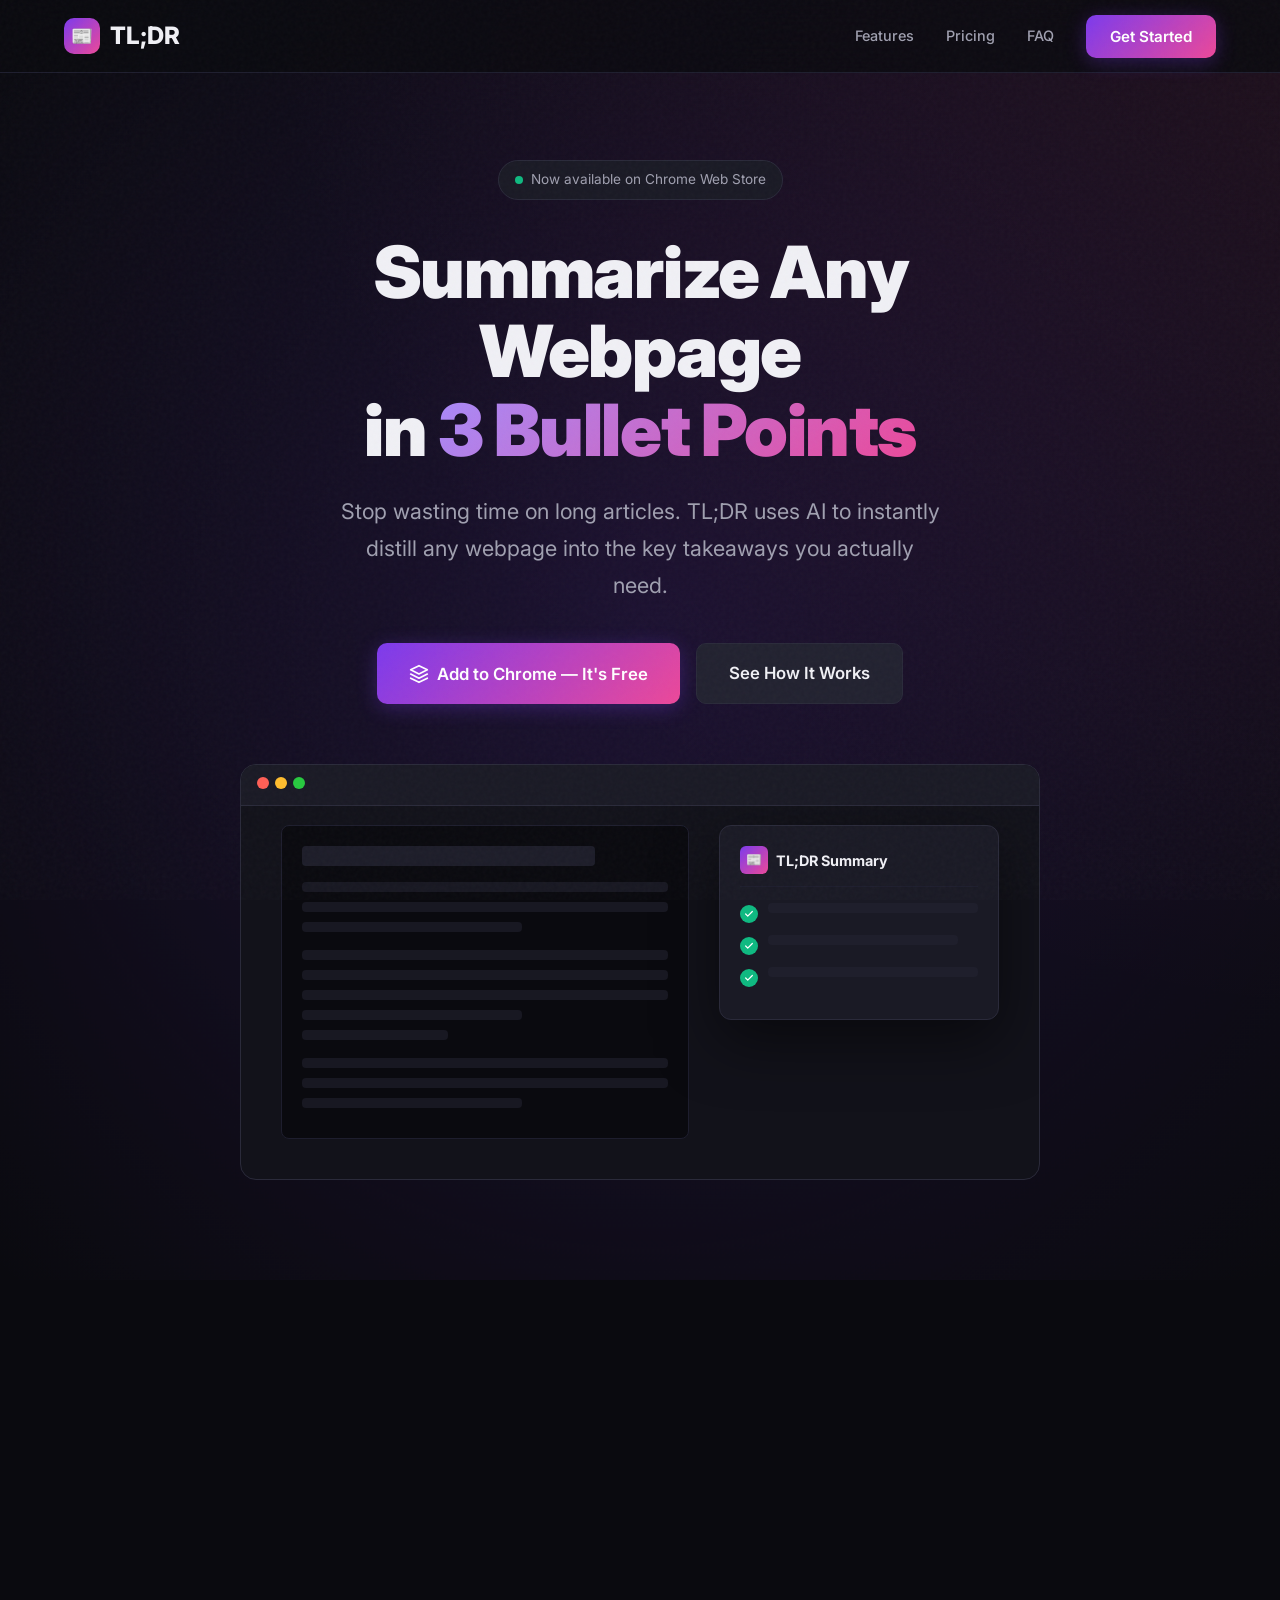
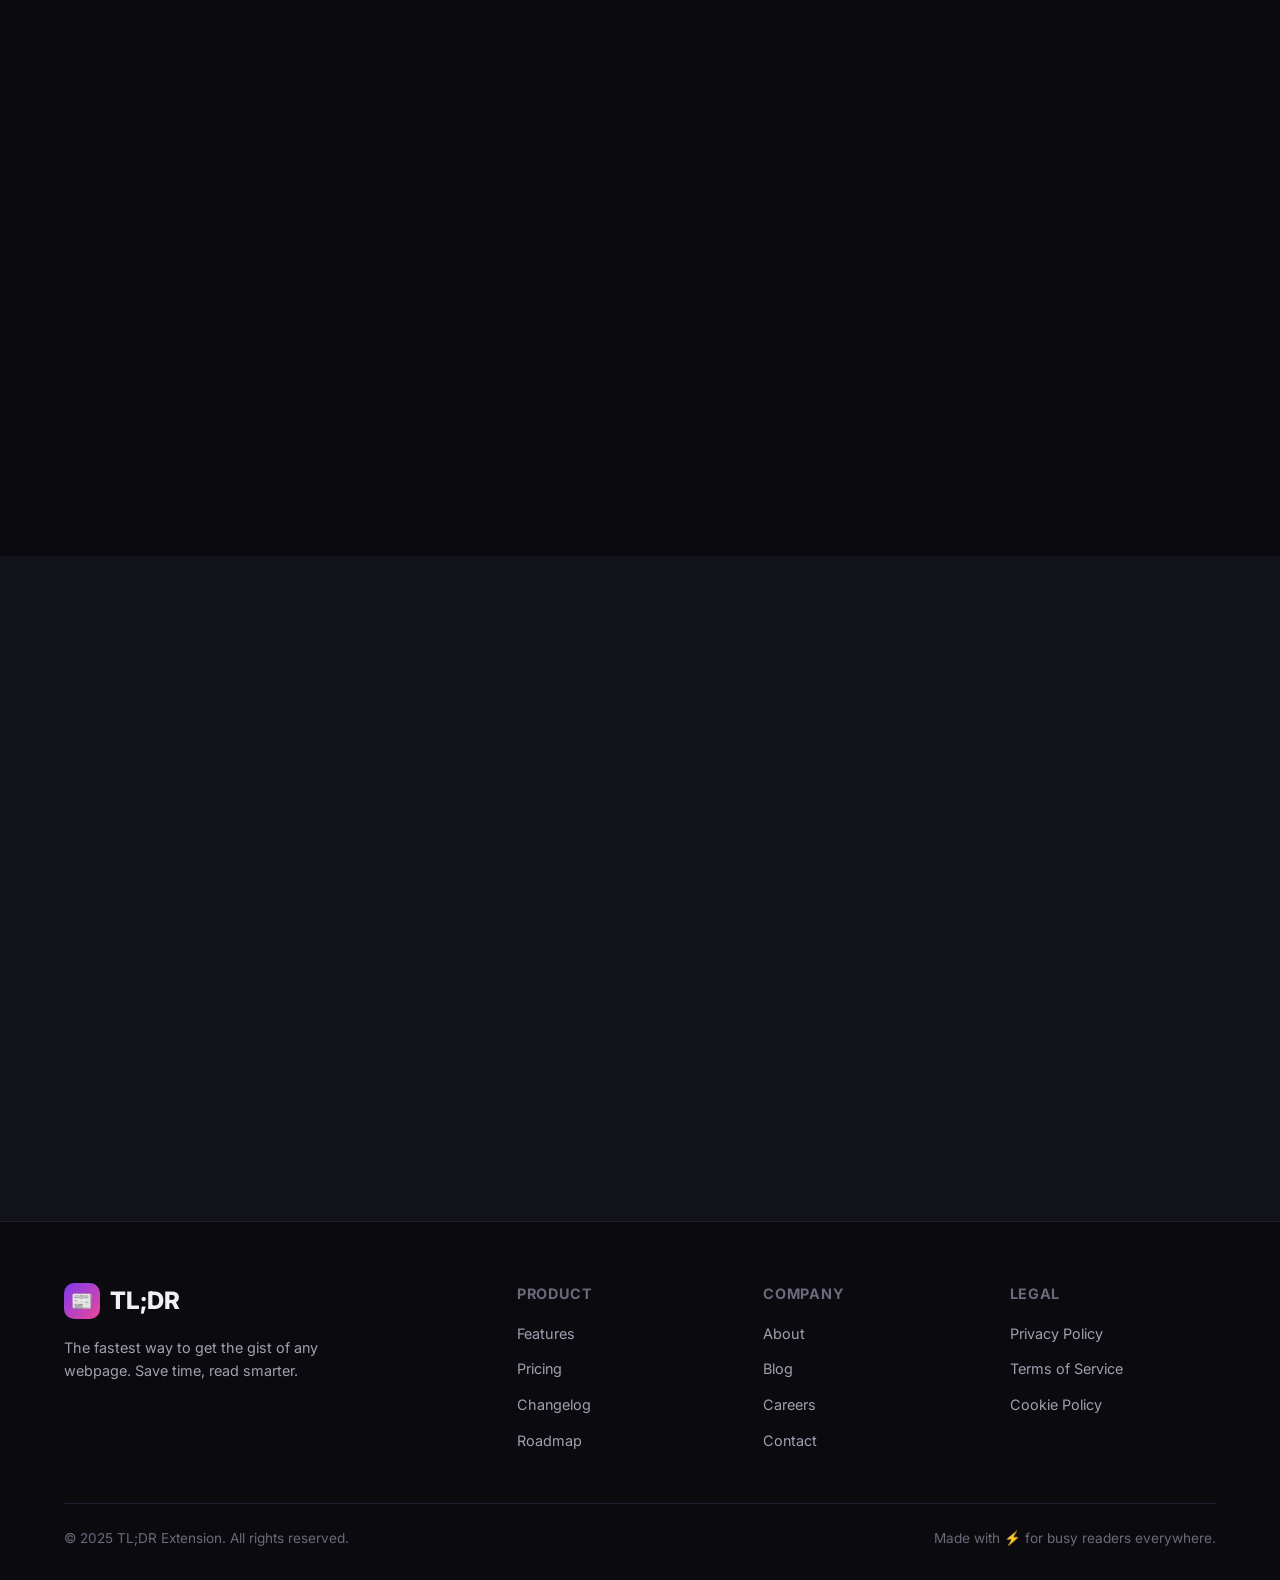
==== landing.html @ e2364952 "Initial: TL;DR on-device page summarizer" ====
<!DOCTYPE html>
<html lang="en">
<head>
    <meta charset="UTF-8">
    <meta name="viewport" content="width=device-width, initial-scale=1.0">
    <title>TL;DR — Summarize Any Webpage in 3 Bullet Points</title>
    <link rel="preconnect" href="https://fonts.googleapis.com">
    <link rel="preconnect" href="https://fonts.gstatic.com" crossorigin>
    <link href="https://fonts.googleapis.com/css2?family=Inter:wght@400;500;600;700;800;900&display=swap" rel="stylesheet">
    <script src="https://js.stripe.com/v3/"></script>
    <style>
        :root {
            --bg-primary: #0a0a0f;
            --bg-secondary: #12121a;
            --bg-card: #1a1a25;
            --bg-elevated: #222230;
            --text-primary: #f0f0f5;
            --text-secondary: #a0a0b0;
            --text-muted: #6a6a7a;
            --accent: #7c3aed;
            --accent-light: #a78bfa;
            --accent-glow: rgba(124, 58, 237, 0.3);
            --success: #10b981;
            --border: #2a2a3a;
            --border-subtle: #1e1e2e;
            --gradient-start: #7c3aed;
            --gradient-end: #ec4899;
        }

        * {
            margin: 0;
            padding: 0;
            box-sizing: border-box;
        }

        html {
            scroll-behavior: smooth;
        }

        body {
            font-family: 'Inter', -apple-system, BlinkMacSystemFont, sans-serif;
            background: var(--bg-primary);
            color: var(--text-primary);
            line-height: 1.6;
            -webkit-font-smoothing: antialiased;
            -moz-osx-font-smoothing: grayscale;
        }

        /* Noise texture overlay */
        body::before {
            content: '';
            position: fixed;
            top: 0;
            left: 0;
            width: 100%;
            height: 100%;
            opacity: 0.03;
            pointer-events: none;
            background-image: url("data:image/svg+xml,%3Csvg viewBox='0 0 256 256' xmlns='http://www.w3.org/2000/svg'%3E%3Cfilter id='noise'%3E%3CfeTurbulence type='fractalNoise' baseFrequency='0.9' numOctaves='4' stitchTiles='stitch'/%3E%3C/filter%3E%3Crect width='100%25' height='100%25' filter='url(%23noise)'/%3E%3C/svg%3E");
            z-index: 1000;
        }

        .container {
            max-width: 1200px;
            margin: 0 auto;
            padding: 0 24px;
        }

        /* Navigation */
        nav {
            position: fixed;
            top: 0;
            left: 0;
            right: 0;
            z-index: 100;
            background: rgba(10, 10, 15, 0.8);
            backdrop-filter: blur(20px);
            -webkit-backdrop-filter: blur(20px);
            border-bottom: 1px solid var(--border-subtle);
        }

        nav .container {
            display: flex;
            justify-content: space-between;
            align-items: center;
            height: 72px;
        }

        .logo {
            display: flex;
            align-items: center;
            gap: 10px;
            font-weight: 800;
            font-size: 1.5rem;
            color: var(--text-primary);
            text-decoration: none;
        }

        .logo-icon {
            width: 36px;
            height: 36px;
            background: linear-gradient(135deg, var(--gradient-start), var(--gradient-end));
            border-radius: 10px;
            display: flex;
            align-items: center;
            justify-content: center;
            font-size: 1.1rem;
        }

        .nav-links {
            display: flex;
            gap: 32px;
            align-items: center;
        }

        .nav-links a {
            color: var(--text-secondary);
            text-decoration: none;
            font-size: 0.9rem;
            font-weight: 500;
            transition: color 0.2s;
        }

        .nav-links a:hover {
            color: var(--text-primary);
        }

        .btn {
            display: inline-flex;
            align-items: center;
            justify-content: center;
            gap: 8px;
            padding: 12px 24px;
            border-radius: 10px;
            font-weight: 600;
            font-size: 0.95rem;
            cursor: pointer;
            border: none;
            transition: all 0.2s;
            text-decoration: none;
            font-family: inherit;
        }

        .btn-primary {
            background: linear-gradient(135deg, var(--gradient-start), var(--gradient-end));
            color: white;
            box-shadow: 0 4px 20px var(--accent-glow);
        }

        .btn-primary:hover {
            transform: translateY(-2px);
            box-shadow: 0 8px 30px var(--accent-glow);
        }

        .btn-secondary {
            background: var(--bg-elevated);
            color: var(--text-primary);
            border: 1px solid var(--border);
        }

        .btn-secondary:hover {
            background: var(--bg-card);
            border-color: var(--text-muted);
        }

        .btn-large {
            padding: 16px 32px;
            font-size: 1.05rem;
        }

        /* Hero */
        .hero {
            padding: 160px 0 100px;
            position: relative;
            overflow: hidden;
        }

        .hero-bg {
            position: absolute;
            top: -50%;
            left: -50%;
            width: 200%;
            height: 200%;
            background: radial-gradient(ellipse at 50% 50%, rgba(124, 58, 237, 0.15) 0%, transparent 50%),
                        radial-gradient(ellipse at 80% 20%, rgba(236, 72, 153, 0.1) 0%, transparent 40%);
            pointer-events: none;
        }

        .hero-content {
            text-align: center;
            max-width: 800px;
            margin: 0 auto;
            position: relative;
        }

        .badge {
            display: inline-flex;
            align-items: center;
            gap: 8px;
            padding: 8px 16px;
            background: var(--bg-card);
            border: 1px solid var(--border);
            border-radius: 100px;
            font-size: 0.85rem;
            color: var(--text-secondary);
            margin-bottom: 32px;
        }

        .badge-dot {
            width: 8px;
            height: 8px;
            background: var(--success);
            border-radius: 50%;
            animation: pulse 2s infinite;
        }

        @keyframes pulse {
            0%, 100% { opacity: 1; }
            50% { opacity: 0.5; }
        }

        h1 {
            font-size: clamp(2.5rem, 6vw, 4.5rem);
            font-weight: 900;
            line-height: 1.1;
            margin-bottom: 24px;
            letter-spacing: -0.02em;
        }

        .gradient-text {
            background: linear-gradient(135deg, var(--accent-light), var(--gradient-end));
            -webkit-background-clip: text;
            -webkit-text-fill-color: transparent;
            background-clip: text;
        }

        .hero-subtitle {
            font-size: clamp(1.1rem, 2.5vw, 1.35rem);
            color: var(--text-secondary);
            max-width: 600px;
            margin: 0 auto 40px;
            line-height: 1.7;
        }

        .hero-buttons {
            display: flex;
            gap: 16px;
            justify-content: center;
            flex-wrap: wrap;
            margin-bottom: 60px;
        }

        /* Screenshot placeholder */
        .screenshot-container {
            position: relative;
            max-width: 900px;
            margin: 0 auto;
        }

        .screenshot {
            background: var(--bg-secondary);
            border: 1px solid var(--border);
            border-radius: 16px;
            padding: 40px;
            position: relative;
            overflow: hidden;
        }

        .screenshot::before {
            content: '';
            position: absolute;
            top: 0;
            left: 0;
            right: 0;
            height: 40px;
            background: var(--bg-card);
            border-bottom: 1px solid var(--border);
        }

        .window-dots {
            position: absolute;
            top: 12px;
            left: 16px;
            display: flex;
            gap: 6px;
            z-index: 2;
        }

        .dot {
            width: 12px;
            height: 12px;
            border-radius: 50%;
        }

        .dot-red { background: #ff5f56; }
        .dot-yellow { background: #ffbd2e; }
        .dot-green { background: #27c93f; }

        .screenshot-content {
            margin-top: 20px;
            display: flex;
            gap: 30px;
            align-items: flex-start;
        }

        .mock-page {
            flex: 1;
            background: var(--bg-primary);
            border-radius: 8px;
            padding: 20px;
            border: 1px solid var(--border-subtle);
        }

        .mock-line {
            height: 10px;
            background: var(--bg-elevated);
            border-radius: 4px;
            margin-bottom: 10px;
            opacity: 0.6;
        }

        .mock-line.short { width: 60%; }
        .mock-line.shorter { width: 40%; }

        .mock-title {
            height: 20px;
            width: 80%;
            background: var(--bg-elevated);
            border-radius: 4px;
            margin-bottom: 16px;
            opacity: 0.8;
        }

        .extension-popup {
            width: 280px;
            background: var(--bg-card);
            border: 1px solid var(--border);
            border-radius: 12px;
            padding: 20px;
            box-shadow: 0 20px 60px rgba(0,0,0,0.5);
        }

        .popup-header {
            display: flex;
            align-items: center;
            gap: 8px;
            margin-bottom: 16px;
            padding-bottom: 12px;
            border-bottom: 1px solid var(--border-subtle);
        }

        .popup-icon {
            width: 28px;
            height: 28px;
            background: linear-gradient(135deg, var(--gradient-start), var(--gradient-end));
            border-radius: 6px;
            display: flex;
            align-items: center;
            justify-content: center;
            font-size: 0.8rem;
        }

        .popup-title {
            font-weight: 700;
            font-size: 0.9rem;
        }

        .bullet {
            display: flex;
            gap: 10px;
            margin-bottom: 12px;
            align-items: flex-start;
        }

        .bullet-check {
            width: 18px;
            height: 18px;
            background: var(--success);
            border-radius: 50%;
            display: flex;
            align-items: center;
            justify-content: center;
            flex-shrink: 0;
            margin-top: 2px;
        }

        .bullet-check svg {
            width: 10px;
            height: 10px;
        }

        .bullet-text {
            height: 10px;
            background: var(--bg-elevated);
            border-radius: 4px;
            flex: 1;
            opacity: 0.7;
        }

        .bullet-text.short { width: 80%; flex: none; }

        /* Section styles */
        section {
            padding: 100px 0;
        }

        .section-header {
            text-align: center;
            max-width: 600px;
            margin: 0 auto 60px;
        }

        .section-tag {
            display: inline-block;
            padding: 6px 14px;
            background: var(--bg-card);
            border: 1px solid var(--border);
            border-radius: 100px;
            font-size: 0.8rem;
            font-weight: 600;
            color: var(--accent-light);
            text-transform: uppercase;
            letter-spacing: 0.05em;
            margin-bottom: 16px;
        }

        h2 {
            font-size: clamp(1.8rem, 4vw, 2.8rem);
            font-weight: 800;
            margin-bottom: 16px;
            letter-spacing: -0.02em;
        }

        .section-desc {
            color: var(--text-secondary);
            font-size: 1.1rem;
        }

        /* Features */
        .features-grid {
            display: grid;
            grid-template-columns: repeat(auto-fit, minmax(260px, 1fr));
            gap: 24px;
        }

        .feature-card {
            background: var(--bg-card);
            border: 1px solid var(--border);
            border-radius: 16px;
            padding: 32px;
            transition: all 0.3s;
        }

        .feature-card:hover {
            border-color: var(--accent);
            transform: translateY(-4px);
            box-shadow: 0 20px 40px rgba(124, 58, 237, 0.1);
        }

        .feature-icon {
            width: 48px;
            height: 48px;
            background: linear-gradient(135deg, var(--accent), var(--gradient-end));
            border-radius: 12px;
            display: flex;
            align-items: center;
            justify-content: center;
            margin-bottom: 20px;
        }

        .feature-icon svg {
            width: 24px;
            height: 24px;
            color: white;
        }

        .feature-card h3 {
            font-size: 1.1rem;
            font-weight: 700;
            margin-bottom: 10px;
        }

        .feature-card p {
            color: var(--text-secondary);
            font-size: 0.95rem;
            line-height: 1.6;
        }

        /* Pricing */
        .pricing-section {
            background: var(--bg-secondary);
            position: relative;
        }

        .pricing-grid {
            display: grid;
            grid-template-columns: repeat(auto-fit, minmax(300px, 1fr));
            gap: 24px;
            max-width: 800px;
            margin: 0 auto;
        }

        .pricing-card {
            background: var(--bg-card);
            border: 1px solid var(--border);
            border-radius: 20px;
            padding: 40px;
            position: relative;
            transition: all 0.3s;
        }

        .pricing-card:hover {
            border-color: var(--border);
        }

        .pricing-card.popular {
            border-color: var(--accent);
            box-shadow: 0 0 40px var(--accent-glow);
        }

        .popular-badge {
            position: absolute;
            top: -12px;
            right: 24px;
            background: linear-gradient(135deg, var(--gradient-start), var(--gradient-end));
            color: white;
            padding: 6px 16px;
            border-radius: 100px;
            font-size: 0.8rem;
            font-weight: 700;
        }

        .pricing-name {
            font-size: 1.3rem;
            font-weight: 800;
            margin-bottom: 8px;
        }

        .pricing-desc {
            color: var(--text-secondary);
            font-size: 0.95rem;
            margin-bottom: 24px;
        }

        .pricing-price {
            font-size: 3rem;
            font-weight: 900;
            margin-bottom: 24px;
        }

        .pricing-price span {
            font-size: 1rem;
            font-weight: 500;
            color: var(--text-muted);
        }

        .pricing-features {
            list-style: none;
            margin-bottom: 32px;
        }

        .pricing-features li {
            display: flex;
            align-items: center;
            gap: 10px;
            padding: 8px 0;
            color: var(--text-secondary);
            font-size: 0.95rem;
        }

        .pricing-features li svg {
            width: 18px;
            height: 18px;
            color: var(--success);
            flex-shrink: 0;
        }

        .pricing-features li.muted {
            color: var(--text-muted);
            text-decoration: line-through;
        }

        .pricing-features li.muted svg {
            color: var(--text-muted);
        }

        .pricing-btn {
            width: 100%;
        }

        /* Testimonials */
        .testimonials-grid {
            display: grid;
            grid-template-columns: repeat(auto-fit, minmax(350px, 1fr));
            gap: 24px;
        }

        .testimonial-card {
            background: var(--bg-card);
            border: 1px solid var(--border);
            border-radius: 16px;
            padding: 32px;
            transition: all 0.3s;
        }

        .testimonial-card:hover {
            border-color: var(--border);
            transform: translateY(-2px);
        }

        .testimonial-stars {
            display: flex;
            gap: 4px;
            margin-bottom: 16px;
        }

        .testimonial-stars svg {
            width: 18px;
            height: 18px;
            color: #fbbf24;
            fill: #fbbf24;
        }

        .testimonial-text {
            font-size: 1.05rem;
            line-height: 1.7;
            margin-bottom: 20px;
            color: var(--text-primary);
        }

        .testimonial-author {
            display: flex;
            align-items: center;
            gap: 14px;
        }

        .author-avatar {
            width: 44px;
            height: 44px;
            border-radius: 50%;
            background: linear-gradient(135deg, var(--gradient-start), var(--gradient-end));
            display: flex;
            align-items: center;
            justify-content: center;
            font-weight: 700;
            font-size: 1rem;
        }

        .author-info h4 {
            font-size: 0.95rem;
            font-weight: 700;
        }

        .author-info p {
            font-size: 0.85rem;
            color: var(--text-muted);
        }

        /* FAQ */
        .faq-section {
            background: var(--bg-secondary);
        }

        .faq-list {
            max-width: 700px;
            margin: 0 auto;
        }

        .faq-item {
            background: var(--bg-card);
            border: 1px solid var(--border);
            border-radius: 12px;
            margin-bottom: 12px;
            overflow: hidden;
        }

        .faq-question {
            padding: 20px 24px;
            display: flex;
            justify-content: space-between;
            align-items: center;
            cursor: pointer;
            font-weight: 600;
            font-size: 1rem;
            transition: background 0.2s;
        }

        .faq-question:hover {
            background: var(--bg-elevated);
        }

        .faq-icon {
            width: 24px;
            height: 24px;
            transition: transform 0.3s;
            flex-shrink: 0;
            margin-left: 12px;
        }

        .faq-item.open .faq-icon {
            transform: rotate(180deg);
        }

        .faq-answer {
            max-height: 0;
            overflow: hidden;
            transition: max-height 0.3s ease-out;
        }

        .faq-item.open .faq-answer {
            max-height: 300px;
        }

        .faq-answer-inner {
            padding: 0 24px 20px;
            color: var(--text-secondary);
            line-height: 1.7;
        }

        /* Footer */
        footer {
            background: var(--bg-primary);
            border-top: 1px solid var(--border-subtle);
            padding: 60px 0 30px;
        }

        .footer-grid {
            display: grid;
            grid-template-columns: 2fr 1fr 1fr 1fr;
            gap: 40px;
            margin-bottom: 40px;
        }

        .footer-brand {
            max-width: 300px;
        }

        .footer-brand .logo {
            margin-bottom: 16px;
        }

        .footer-brand p {
            color: var(--text-secondary);
            font-size: 0.9rem;
            line-height: 1.6;
        }

        .footer-links h4 {
            font-size: 0.9rem;
            font-weight: 700;
            margin-bottom: 16px;
            text-transform: uppercase;
            letter-spacing: 0.05em;
            color: var(--text-muted);
        }

        .footer-links ul {
            list-style: none;
        }

        .footer-links li {
            margin-bottom: 10px;
        }

        .footer-links a {
            color: var(--text-secondary);
            text-decoration: none;
            font-size: 0.9rem;
            transition: color 0.2s;
        }

        .footer-links a:hover {
            color: var(--text-primary);
        }

        .footer-bottom {
            border-top: 1px solid var(--border-subtle);
            padding-top: 24px;
            display: flex;
            justify-content: space-between;
            align-items: center;
            flex-wrap: wrap;
            gap: 16px;
        }

        .footer-bottom p {
            color: var(--text-muted);
            font-size: 0.85rem;
        }

        /* Responsive */
        @media (max-width: 768px) {
            .nav-links { display: none; }
            .hero { padding: 120px 0 60px; }
            .hero-buttons { flex-direction: column; align-items: center; }
            .screenshot-content { flex-direction: column; }
            .extension-popup { width: 100%; }
            section { padding: 60px 0; }
            .footer-grid { grid-template-columns: 1fr 1fr; }
            .testimonials-grid { grid-template-columns: 1fr; }
        }

        @media (max-width: 480px) {
            .footer-grid { grid-template-columns: 1fr; }
            .pricing-grid { grid-template-columns: 1fr; }
        }

        /* Scroll reveal */
        .reveal {
            opacity: 0;
            transform: translateY(30px);
            transition: all 0.8s cubic-bezier(0.16, 1, 0.3, 1);
        }

        .reveal.visible {
            opacity: 1;
            transform: translateY(0);
        }

        /* Loading state for Stripe */
        .btn-loading {
            position: relative;
            color: transparent !important;
            pointer-events: none;
        }

        .btn-loading::after {
            content: '';
            position: absolute;
            width: 20px;
            height: 20px;
            border: 2px solid rgba(255,255,255,0.3);
            border-top-color: white;
            border-radius: 50%;
            animation: spin 0.8s linear infinite;
        }

        @keyframes spin {
            to { transform: rotate(360deg); }
        }
    </style>
</head>
<body>
    <!-- Navigation -->
    <nav>
        <div class="container">
            <a href="#" class="logo">
                <div class="logo-icon">📰</div>
                TL;DR
            </a>
            <div class="nav-links">
                <a href="#features">Features</a>
                <a href="#pricing">Pricing</a>
                <a href="#faq">FAQ</a>
                <button class="btn btn-primary" id="navCta">Get Started</button>
            </div>
        </div>
    </nav>

    <!-- Hero -->
    <section class="hero">
        <div class="hero-bg"></div>
        <div class="container">
            <div class="hero-content">
                <div class="badge">
                    <span class="badge-dot"></span>
                    Now available on Chrome Web Store
                </div>
                <h1>
                    Summarize Any Webpage<br>
                    in <span class="gradient-text">3 Bullet Points</span>
                </h1>
                <p class="hero-subtitle">
                    Stop wasting time on long articles. TL;DR uses AI to instantly distill any webpage into the key takeaways you actually need.
                </p>
                <div class="hero-buttons">
                    <button class="btn btn-primary btn-large" id="heroCta">
                        <svg width="20" height="20" viewBox="0 0 24 24" fill="none" stroke="currentColor" stroke-width="2" stroke-linecap="round" stroke-linejoin="round"><path d="M12 2L2 7l10 5 10-5-10-5z"/><path d="M2 17l10 5 10-5"/><path d="M2 12l10 5 10-5"/></svg>
                        Add to Chrome — It's Free
                    </button>
                    <a href="#features" class="btn btn-secondary btn-large">See How It Works</a>
                </div>

                <!-- Product Screenshot Placeholder -->
                <div class="screenshot-container">
                    <div class="screenshot">
                        <div class="window-dots">
                            <span class="dot dot-red"></span>
                            <span class="dot dot-yellow"></span>
                            <span class="dot dot-green"></span>
                        </div>
                        <div class="screenshot-content">
                            <div class="mock-page">
                                <div class="mock-title"></div>
                                <div class="mock-line"></div>
                                <div class="mock-line"></div>
                                <div class="mock-line short"></div>
                                <div style="height: 8px;"></div>
                                <div class="mock-line"></div>
                                <div class="mock-line"></div>
                                <div class="mock-line"></div>
                                <div class="mock-line short"></div>
                                <div class="mock-line shorter"></div>
                                <div style="height: 8px;"></div>
                                <div class="mock-line"></div>
                                <div class="mock-line"></div>
                                <div class="mock-line short"></div>
                            </div>
                            <div class="extension-popup">
                                <div class="popup-header">
                                    <div class="popup-icon">📰</div>
                                    <span class="popup-title">TL;DR Summary</span>
                                </div>
                                <div class="bullet">
                                    <div class="bullet-check">
                                        <svg viewBox="0 0 24 24" fill="none" stroke="white" stroke-width="3" stroke-linecap="round" stroke-linejoin="round"><polyline points="20 6 9 17 4 12"/></svg>
                                    </div>
                                    <div class="bullet-text"></div>
                                </div>
                                <div class="bullet">
                                    <div class="bullet-check">
                                        <svg viewBox="0 0 24 24" fill="none" stroke="white" stroke-width="3" stroke-linecap="round" stroke-linejoin="round"><polyline points="20 6 9 17 4 12"/></svg>
                                    </div>
                                    <div class="bullet-text short"></div>
                                </div>
                                <div class="bullet">
                                    <div class="bullet-check">
                                        <svg viewBox="0 0 24 24" fill="none" stroke="white" stroke-width="3" stroke-linecap="round" stroke-linejoin="round"><polyline points="20 6 9 17 4 12"/></svg>
                                    </div>
                                    <div class="bullet-text"></div>
                                </div>
                            </div>
                        </div>
                    </div>
                </div>
            </div>
        </div>
    </section>

    <!-- Features -->
    <section id="features">
        <div class="container">
            <div class="section-header reveal">
                <span class="section-tag">Features</span>
                <h2>Everything You Need to<br>Read Faster</h2>
                <p class="section-desc">Powerful features designed to help you extract the signal from the noise.</p>
            </div>
            <div class="features-grid">
                <div class="feature-card reveal">
                    <div class="feature-icon">
                        <svg viewBox="0 0 24 24" fill="none" stroke="currentColor" stroke-width="2" stroke-linecap="round" stroke-linejoin="round"><path d="M13 2L3 14h9l-1 8 10-12h-9l1-8z"/></svg>
                    </div>
                    <h3>One-Click Summaries</h3>
                    <p>Click the TL;DR icon and get an instant summary of any article, blog post, or news story in seconds.</p>
                </div>
                <div class="feature-card reveal">
                    <div class="feature-icon">
                        <svg viewBox="0 0 24 24" fill="none" stroke="currentColor" stroke-width="2" stroke-linecap="round" stroke-linejoin="round"><circle cx="12" cy="12" r="10"/><polyline points="12 6 12 12 16 14"/></svg>
                    </div>
                    <h3>Save Hours Every Week</h3>
                    <p>Average article takes 7 minutes to read. TL;DR gives you the gist in 10 seconds. Do the math.</p>
                </div>
                <div class="feature-card reveal">
                    <div class="feature-icon">
                        <svg viewBox="0 0 24 24" fill="none" stroke="currentColor" stroke-width="2" stroke-linecap="round" stroke-linejoin="round"><path d="M12 22s8-4 8-10V5l-8-3-8 3v7c0 6 8 10 8 10z"/></svg>
                    </div>
                    <h3>Privacy First</h3>
                    <p>Your browsing data never leaves your device. We process summaries locally — no tracking, no data selling.</p>
                </div>
                <div class="feature-card reveal">
                    <div class="feature-icon">
                        <svg viewBox="0 0 24 24" fill="none" stroke="currentColor" stroke-width="2" stroke-linecap="round" stroke-linejoin="round"><rect x="2" y="3" width="20" height="14" rx="2" ry="2"/><line x1="8" y1="21" x2="16" y2="21"/><line x1="12" y1="17" x2="12" y2="21"/></svg>
                    </div>
                    <h3>Works Everywhere</h3>
                    <p>Compatible with news sites, blogs, documentation, Wikipedia, Medium, Substack, and virtually any text-based page.</p>
                </div>
            </div>
        </div>
    </section>

    <!-- Pricing -->
    <section id="pricing" class="pricing-section">
        <div class="container">
            <div class="section-header reveal">
                <span class="section-tag">Pricing</span>
                <h2>Simple, Transparent Pricing</h2>
                <p class="section-desc">Start free. Upgrade when you need more power.</p>
            </div>
            <div class="pricing-grid">
                <div class="pricing-card reveal">
                    <div class="pricing-name">Free</div>
                    <div class="pricing-desc">Perfect for casual readers</div>
                    <div class="pricing-price">$0<span>/month</span></div>
                    <ul class="pricing-features">
                        <li>
                            <svg viewBox="0 0 24 24" fill="none" stroke="currentColor" stroke-width="2.5" stroke-linecap="round" stroke-linejoin="round"><polyline points="20 6 9 17 4 12"/></svg>
                            10 summaries per day
                        </li>
                        <li>
                            <svg viewBox="0 0 24 24" fill="none" stroke="currentColor" stroke-width="2.5" stroke-linecap="round" stroke-linejoin="round"><polyline points="20 6 9 17 4 12"/></svg>
                            Standard bullet summaries
                        </li>
                        <li>
                            <svg viewBox="0 0 24 24" fill="none" stroke="currentColor" stroke-width="2.5" stroke-linecap="round" stroke-linejoin="round"><polyline points="20 6 9 17 4 12"/></svg>
                            Chrome extension access
                        </li>
                        <li class="muted">
                            <svg viewBox="0 0 24 24" fill="none" stroke="currentColor" stroke-width="2.5" stroke-linecap="round" stroke-linejoin="round"><line x1="18" y1="6" x2="6" y2="18"/><line x1="6" y1="6" x2="18" y2="18"/></svg>
                            Priority processing
                        </li>
                        <li class="muted">
                            <svg viewBox="0 0 24 24" fill="none" stroke="currentColor" stroke-width="2.5" stroke-linecap="round" stroke-linejoin="round"><line x1="18" y1="6" x2="6" y2="18"/><line x1="6" y1="6" x2="18" y2="18"/></svg>
                            Export to PDF/Notion
                        </li>
                    </ul>
                    <button class="btn btn-secondary pricing-btn" onclick="handleFreePlan()">Get Started Free</button>
                </div>
                <div class="pricing-card popular reveal">
                    <div class="popular-badge">Most Popular</div>
                    <div class="pricing-name">Pro</div>
                    <div class="pricing-desc">For power readers & professionals</div>
                    <div class="pricing-price">$5<span>/month</span></div>
                    <ul class="pricing-features">
                        <li>
                            <svg viewBox="0 0 24 24" fill="none" stroke="currentColor" stroke-width="2.5" stroke-linecap="round" stroke-linejoin="round"><polyline points="20 6 9 17 4 12"/></svg>
                            <strong>Unlimited</strong> summaries
                        </li>
                        <li>
                            <svg viewBox="0 0 24 24" fill="none" stroke="currentColor" stroke-width="2.5" stroke-linecap="round" stroke-linejoin="round"><polyline points="20 6 9 17 4 12"/></svg>
                            Advanced summary formats
                        </li>
                        <li>
                            <svg viewBox="0 0 24 24" fill="none" stroke="currentColor" stroke-width="2.5" stroke-linecap="round" stroke-linejoin="round"><polyline points="20 6 9 17 4 12"/></svg>
                            Chrome extension access
                        </li>
                        <li>
                            <svg viewBox="0 0 24 24" fill="none" stroke="currentColor" stroke-width="2.5" stroke-linecap="round" stroke-linejoin="round"><polyline points="20 6 9 17 4 12"/></svg>
                            Priority processing
                        </li>
                        <li>
                            <svg viewBox="0 0 24 24" fill="none" stroke="currentColor" stroke-width="2.5" stroke-linecap="round" stroke-linejoin="round"><polyline points="20 6 9 17 4 12"/></svg>
                            Export to PDF/Notion
                        </li>
                    </ul>
                    <button class="btn btn-primary pricing-btn" id="checkoutBtn">
                        <svg width="18" height="18" viewBox="0 0 24 24" fill="none" stroke="currentColor" stroke-width="2" stroke-linecap="round" stroke-linejoin="round"><rect x="1" y="4" width="22" height="16" rx="2" ry="2"/><line x1="1" y1="10" x2="23" y2="10"/></svg>
                        Upgrade to Pro
                    </button>
                </div>
            </div>
        </div>
    </section>

    <!-- Testimonials -->
    <section id="testimonials">
        <div class="container">
            <div class="section-header reveal">
                <span class="section-tag">Testimonials</span>
                <h2>Loved by Busy Readers</h2>
                <p class="section-desc">Join thousands who've reclaimed their time.</p>
            </div>
            <div class="testimonials-grid">
                <div class="testimonial-card reveal">
                    <div class="testimonial-stars">
                        <svg viewBox="0 0 24 24"><polygon points="12 2 15.09 8.26 22 9.27 17 14.14 18.18 21.02 12 17.77 5.82 21.02 7 14.14 2 9.27 8.91 8.26 12 2"/></svg>
                        <svg viewBox="0 0 24 24"><polygon points="12 2 15.09 8.26 22 9.27 17 14.14 18.18 21.02 12 17.77 5.82 21.02 7 14.14 2 9.27 8.91 8.26 12 2"/></svg>
                        <svg viewBox="0 0 24 24"><polygon points="12 2 15.09 8.26 22 9.27 17 14.14 18.18 21.02 12 17.77 5.82 21.02 7 14.14 2 9.27 8.91 8.26 12 2"/></svg>
                        <svg viewBox="0 0 24 24"><polygon points="12 2 15.09 8.26 22 9.27 17 14.14 18.18 21.02 12 17.77 5.82 21.02 7 14.14 2 9.27 8.91 8.26 12 2"/></svg>
                        <svg viewBox="0 0 24 24"><polygon points="12 2 15.09 8.26 22 9.27 17 14.14 18.18 21.02 12 17.77 5.82 21.02 7 14.14 2 9.27 8.91 8.26 12 2"/></svg>
                    </div>
                    <p class="testimonial-text">"TL;DR has completely changed how I consume news. I used to spend an hour every morning reading articles. Now I get the key points in under 10 minutes. It's like having a personal research assistant."</p>
                    <div class="testimonial-author">
                        <div class="author-avatar">SM</div>
                        <div class="author-info">
                            <h4>Sarah Mitchell</h4>
                            <p>Product Manager at TechCorp</p>
                        </div>
                    </div>
                </div>
                <div class="testimonial-card reveal">
                    <div class="testimonial-stars">
                        <svg viewBox="0 0 24 24"><polygon points="12 2 15.09 8.26 22 9.27 17 14.14 18.18 21.02 12 17.77 5.82 21.02 7 14.14 2 9.27 8.91 8.26 12 2"/></svg>
                        <svg viewBox="0 0 24 24"><polygon points="12 2 15.09 8.26 22 9.27 17 14.14 18.18 21.02 12 17.77 5.82 21.02 7 14.14 2 9.27 8.91 8.26 12 2"/></svg>
                        <svg viewBox="0 0 24 24"><polygon points="12 2 15.09 8.26 22 9.27 17 14.14 18.18 21.02 12 17.77 5.82 21.02 7 14.14 2 9.27 8.91 8.26 12 2"/></svg>
                        <svg viewBox="0 0 24 24"><polygon points="12 2 15.09 8.26 22 9.27 17 14.14 18.18 21.02 12 17.77 5.82 21.02 7 14.14 2 9.27 8.91 8.26 12 2"/></svg>
                        <svg viewBox="0 0 24 24"><polygon points="12 2 15.09 8.26 22 9.27 17 14.14 18.18 21.02 12 17.77 5.82 21.02 7 14.14 2 9.27 8.91 8.26 12 2"/></svg>
                    </div>
                    <p class="testimonial-text">"As a grad student, I read dozens of papers weekly. TL;DR helps me quickly decide which papers are worth a deep read. The 3-bullet format is surprisingly accurate at capturing the core arguments."</p>
                    <div class="testimonial-author">
                        <div class="author-avatar">JC</div>
                        <div class="author-info">
                            <h4>James Chen</h4>
                            <p>PhD Candidate, Stanford</p>
                        </div>
                    </div>
                </div>
            </div>
        </div>
    </section>

    <!-- FAQ -->
    <section id="faq" class="faq-section">
        <div class="container">
            <div class="section-header reveal">
                <span class="section-tag">FAQ</span>
                <h2>Frequently Asked Questions</h2>
                <p class="section-desc">Got questions? We've got answers.</p>
            </div>
            <div class="faq-list">
                <div class="faq-item reveal">
                    <div class="faq-question" onclick="toggleFaq(this)">
                        How does TL;DR work?
                        <svg class="faq-icon" viewBox="0 0 24 24" fill="none" stroke="currentColor" stroke-width="2" stroke-linecap="round" stroke-linejoin="round"><polyline points="6 9 12 15 18 9"/></svg>
                    </div>
                    <div class="faq-answer">
                        <div class="faq-answer-inner">
                            TL;DR uses advanced AI to analyze the content of any webpage you visit. Simply click the extension icon, and within seconds you'll get a concise 3-bullet summary of the key points. It works on articles, blog posts, news stories, documentation, and more.
                        </div>
                    </div>
                </div>
                <div class="faq-item reveal">
                    <div class="faq-question" onclick="toggleFaq(this)">
                        Is my data private?
                        <svg class="faq-icon" viewBox="0 0 24 24" fill="none" stroke="currentColor" stroke-width="2" stroke-linecap="round" stroke-linejoin="round"><polyline points="6 9 12 15 18 9"/></svg>
                    </div>
                    <div class="faq-answer">
                        <div class="faq-answer-inner">
                            Absolutely. We take privacy seriously. Your browsing data and the content of the pages you summarize are never stored on our servers. All processing happens either locally in your browser or through encrypted connections. We don't sell data, we don't track you, and we don't show ads.
                        </div>
                    </div>
                </div>
                <div class="faq-item reveal">
                    <div class="faq-question" onclick="toggleFaq(this)">
                        Can I cancel my Pro subscription anytime?
                        <svg class="faq-icon" viewBox="0 0 24 24" fill="none" stroke="currentColor" stroke-width="2" stroke-linecap="round" stroke-linejoin="round"><polyline points="6 9 12 15 18 9"/></svg>
                    </div>
                    <div class="faq-answer">
                        <div class="faq-answer-inner">
                            Yes, you can cancel your Pro subscription at any time with no questions asked. After canceling, you'll continue to have Pro access until the end of your current billing period, then automatically switch back to the Free plan. There are no cancellation fees or hidden charges.
                        </div>
                    </div>
                </div>
            </div>
        </div>
    </section>

    <!-- Footer -->
    <footer>
        <div class="container">
            <div class="footer-grid">
                <div class="footer-brand">
                    <a href="#" class="logo">
                        <div class="logo-icon">📰</div>
                        TL;DR
                    </a>
                    <p>The fastest way to get the gist of any webpage. Save time, read smarter.</p>
                </div>
                <div class="footer-links">
                    <h4>Product</h4>
                    <ul>
                        <li><a href="#features">Features</a></li>
                        <li><a href="#pricing">Pricing</a></li>
                        <li><a href="#">Changelog</a></li>
                        <li><a href="#">Roadmap</a></li>
                    </ul>
                </div>
                <div class="footer-links">
                    <h4>Company</h4>
                    <ul>
                        <li><a href="#">About</a></li>
                        <li><a href="#">Blog</a></li>
                        <li><a href="#">Careers</a></li>
                        <li><a href="#">Contact</a></li>
                    </ul>
                </div>
                <div class="footer-links">
                    <h4>Legal</h4>
                    <ul>
                        <li><a href="#">Privacy Policy</a></li>
                        <li><a href="#">Terms of Service</a></li>
                        <li><a href="#">Cookie Policy</a></li>
                    </ul>
                </div>
            </div>
            <div class="footer-bottom">
                <p>© 2025 TL;DR Extension. All rights reserved.</p>
                <p>Made with ⚡ for busy readers everywhere.</p>
            </div>
        </div>
    </footer>

    <script>
        // Stripe initialization
        const stripe = Stripe('pk_test_51TYpw0Cqzak4bqp1QmAgX6dJvu5HPvhoLtw009vgvwufBchfryAR1eVwP1tTJa406jbg8chUYPZa0Im9jp2HY7c081CZ0pCgW'); // Replace with your test publishable key

        // Checkout handler
        document.getElementById('checkoutBtn').addEventListener('click', async function() {
            const btn = this;
            btn.classList.add('btn-loading');

            try {
                const response = await fetch('http://localhost:3456/create-checkout-session', {
                    method: 'POST',
                    headers: { 'Content-Type': 'application/json' },
                    body: JSON.stringify({
                        priceId: 'price_1TYsrRE2zWEijO1vImfQyBoW',
                        successUrl: window.location.href + '?success=true',
                        cancelUrl: window.location.href
                    })
                });
                
                const { url } = await response.json();
                if (url) {
                    window.location.href = url;
                } else {
                    throw new Error('No checkout URL returned');
                }

            } catch (error) {
                console.error('Checkout error:', error);
                alert('Checkout failed: ' + error.message);
                btn.classList.remove('btn-loading');
            }
        });

        // Free plan handler
        function handleFreePlan() {
            alert('🎉 Thanks for choosing TL;DR Free!\n\nYou\'ll be redirected to the Chrome Web Store to install the extension.');
        }

        // Other CTAs
        document.getElementById('heroCta').addEventListener('click', handleFreePlan);
        document.getElementById('navCta').addEventListener('click', handleFreePlan);

        // FAQ Accordion
        function toggleFaq(element) {
            const item = element.parentElement;
            const isOpen = item.classList.contains('open');

            // Close all
            document.querySelectorAll('.faq-item').forEach(faq => {
                faq.classList.remove('open');
            });

            // Open clicked if it was closed
            if (!isOpen) {
                item.classList.add('open');
            }
        }

        // Scroll reveal animation
        const observerOptions = {
            threshold: 0.1,
            rootMargin: '0px 0px -50px 0px'
        };

        const observer = new IntersectionObserver((entries) => {
            entries.forEach(entry => {
                if (entry.isIntersecting) {
                    entry.target.classList.add('visible');
                }
            });
        }, observerOptions);

        document.querySelectorAll('.reveal').forEach(el => {
            observer.observe(el);
        });

        // Smooth scroll for anchor links
        document.querySelectorAll('a[href^="#"]').forEach(anchor => {
            anchor.addEventListener('click', function(e) {
                e.preventDefault();
                const target = document.querySelector(this.getAttribute('href'));
                if (target) {
                    target.scrollIntoView({
                        behavior: 'smooth',
                        block: 'start'
                    });
                }
            });
        });

        // Add slight parallax to hero background
        window.addEventListener('scroll', () => {
            const scrolled = window.pageYOffset;
            const heroBg = document.querySelector('.hero-bg');
            if (heroBg) {
                heroBg.style.transform = `translateY(${scrolled * 0.3}px)`;
            }
        });
    </script>
</body>
</html>
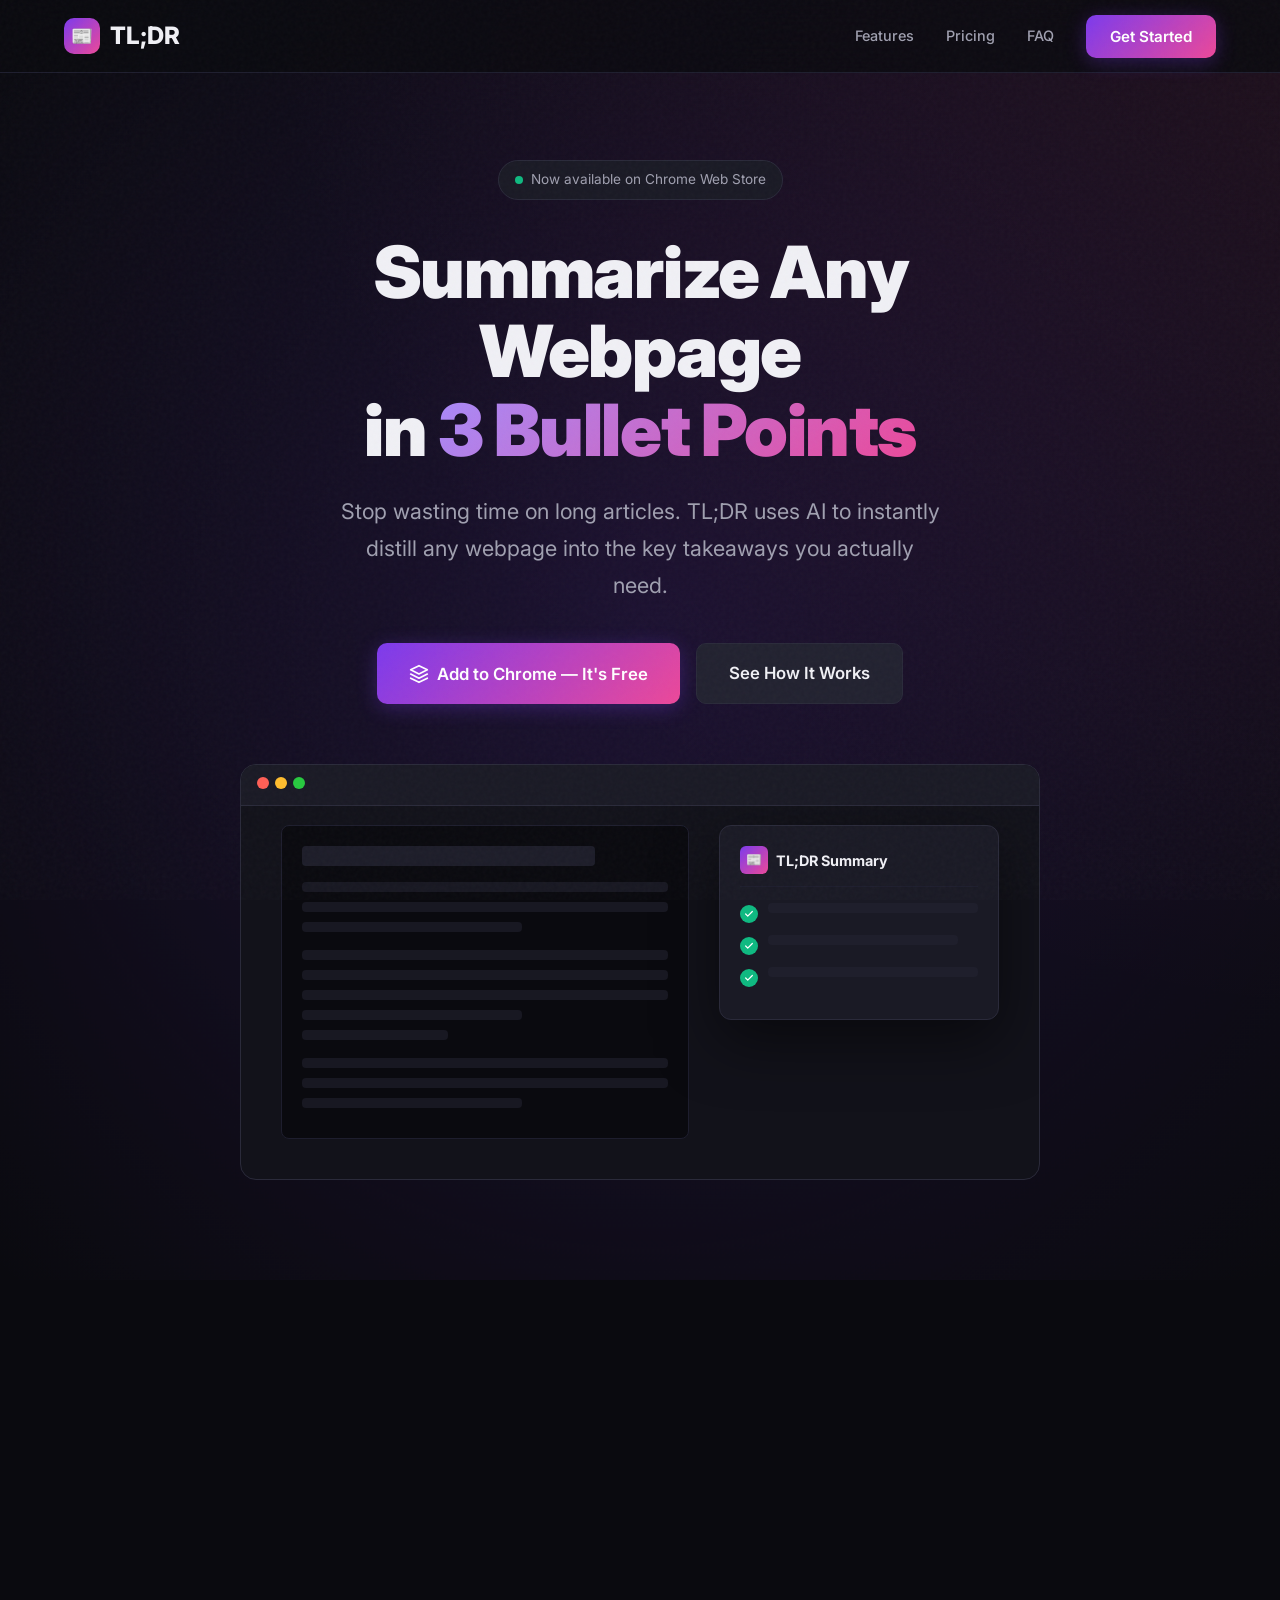
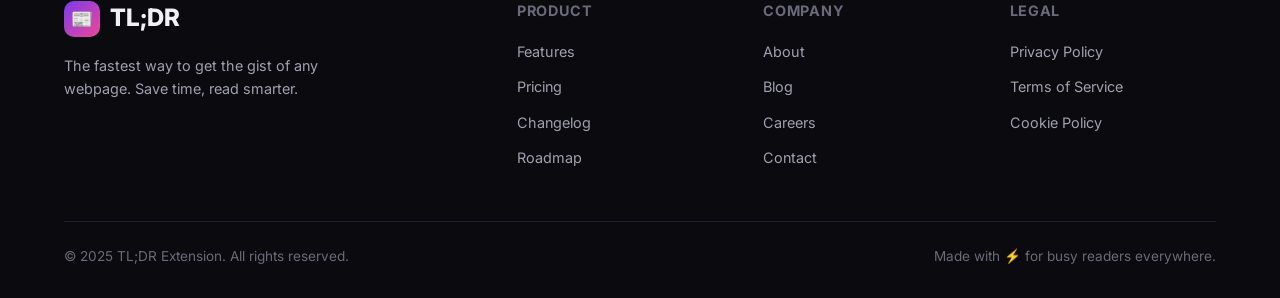
==== commit f1ac0ca9: "feat: add history, dark mode, copy bullets, export, keyboard shortcut" ====
--- a/landing.html
+++ b/landing.html
@@ -974,6 +974,34 @@
                     <h3>Works Everywhere</h3>
                     <p>Compatible with news sites, blogs, documentation, Wikipedia, Medium, Substack, and virtually any text-based page.</p>
                 </div>
+                <div class="feature-card reveal">
+                    <div class="feature-icon">
+                        <svg viewBox="0 0 24 24" fill="none" stroke="currentColor" stroke-width="2" stroke-linecap="round" stroke-linejoin="round"><path d="M12 20v-6M6 20V10M18 20V4"/></svg>
+                    </div>
+                    <h3>Summary History</h3>
+                    <p>Every summary is saved locally. Browse, search, and restore past summaries with one click. Never lose a key insight.</p>
+                </div>
+                <div class="feature-card reveal">
+                    <div class="feature-icon">
+                        <svg viewBox="0 0 24 24" fill="none" stroke="currentColor" stroke-width="2" stroke-linecap="round" stroke-linejoin="round"><path d="M21 12.79A9 9 0 1 1 11.21 3 7 7 0 0 0 21 12.79z"/></svg>
+                    </div>
+                    <h3>Dark Mode</h3>
+                    <p>Switch between light and dark themes instantly. Your preference is remembered across sessions.</p>
+                </div>
+                <div class="feature-card reveal">
+                    <div class="feature-icon">
+                        <svg viewBox="0 0 24 24" fill="none" stroke="currentColor" stroke-width="2" stroke-linecap="round" stroke-linejoin="round"><path d="M21 15v4a2 2 0 0 1-2 2H5a2 2 0 0 1-2-2v-4"/><polyline points="7 10 12 15 17 10"/><line x1="12" y1="15" x2="12" y2="3"/></svg>
+                    </div>
+                    <h3>Copy & Export</h3>
+                    <p>Copy individual bullets or export the whole summary as Markdown or plain text. Perfect for notes and research.</p>
+                </div>
+                <div class="feature-card reveal">
+                    <div class="feature-icon">
+                        <svg viewBox="0 0 24 24" fill="none" stroke="currentColor" stroke-width="2" stroke-linecap="round" stroke-linejoin="round"><rect x="2" y="4" width="20" height="16" rx="2" ry="2"/><path d="M6 8h.01M10 8h.01M14 8h.01M18 8h.01M8 12h.01M12 12h.01M16 12h.01M7 16h10"/></svg>
+                    </div>
+                    <h3>Keyboard Shortcut</h3>
+                    <p>Open the popup instantly with Ctrl+Shift+S (or Cmd+Shift+S on Mac). Summarize without touching your mouse.</p>
+                </div>
             </div>
         </div>
     </section>
